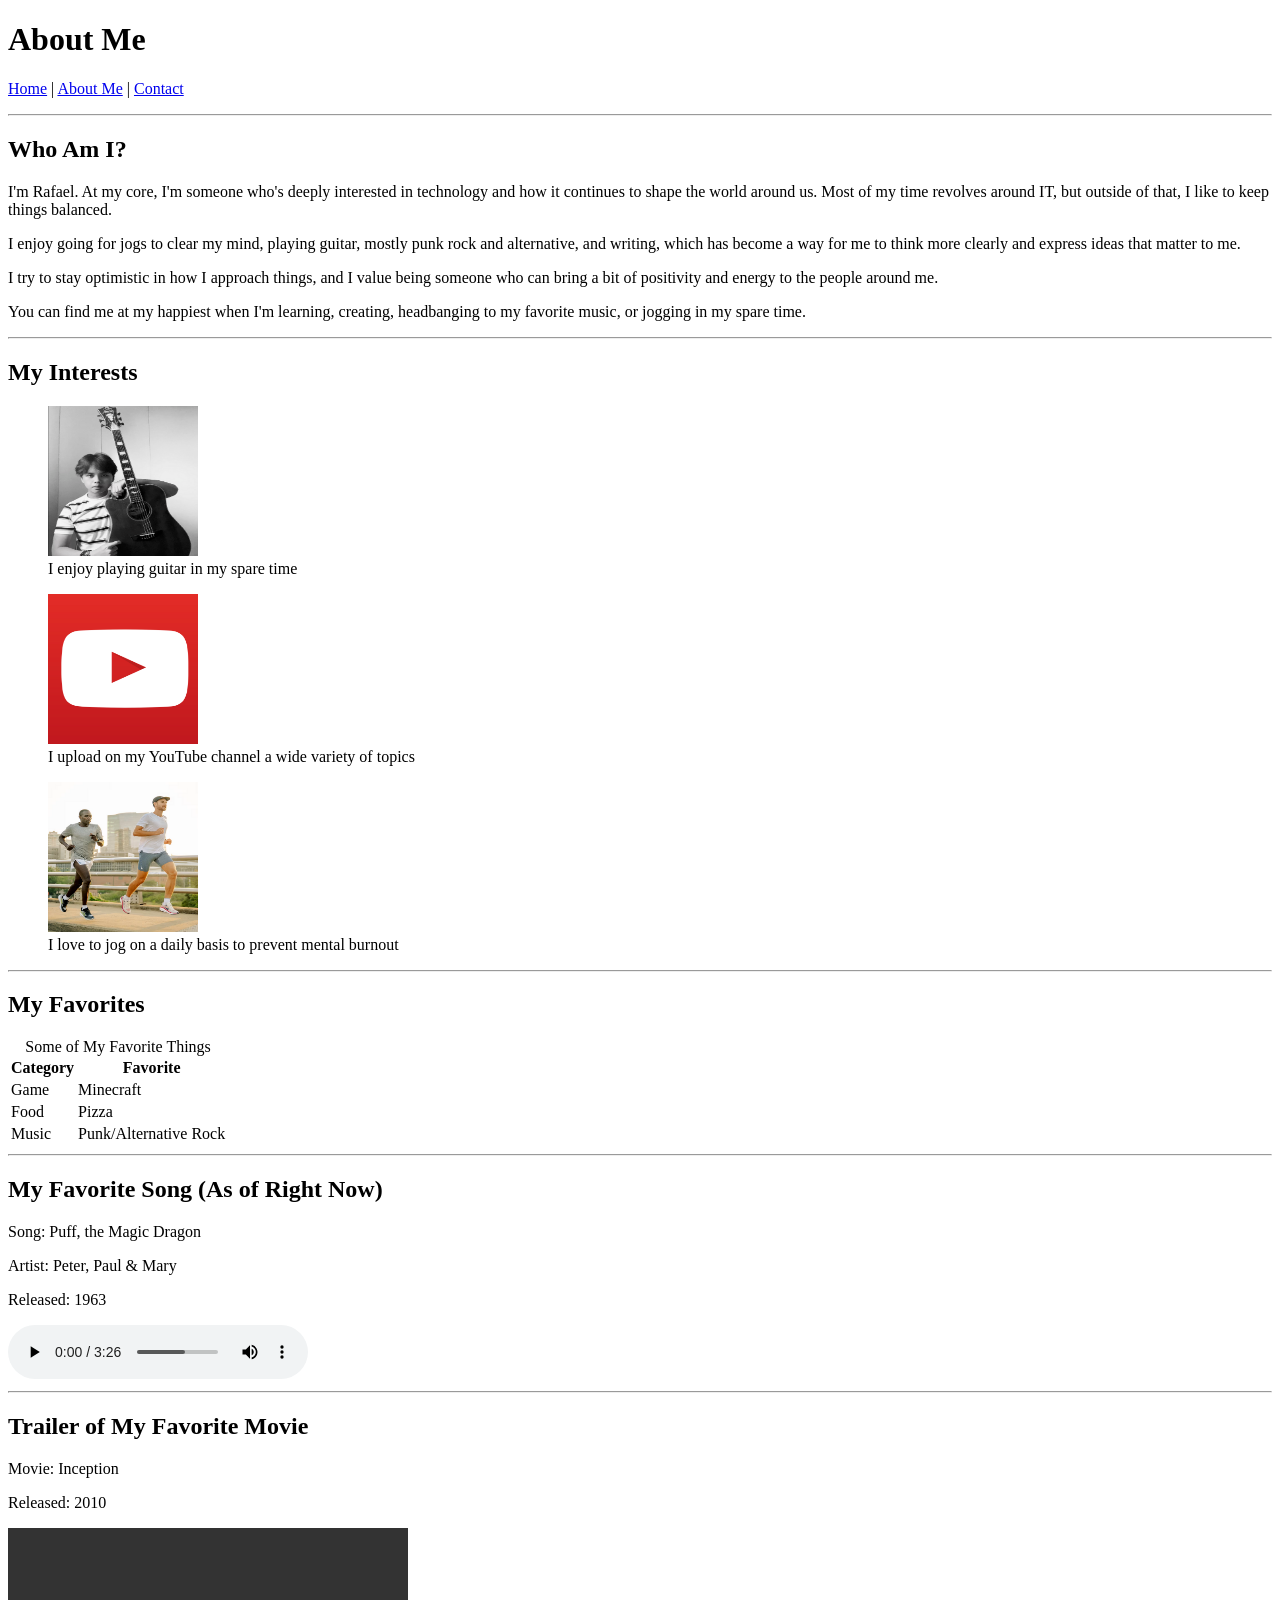
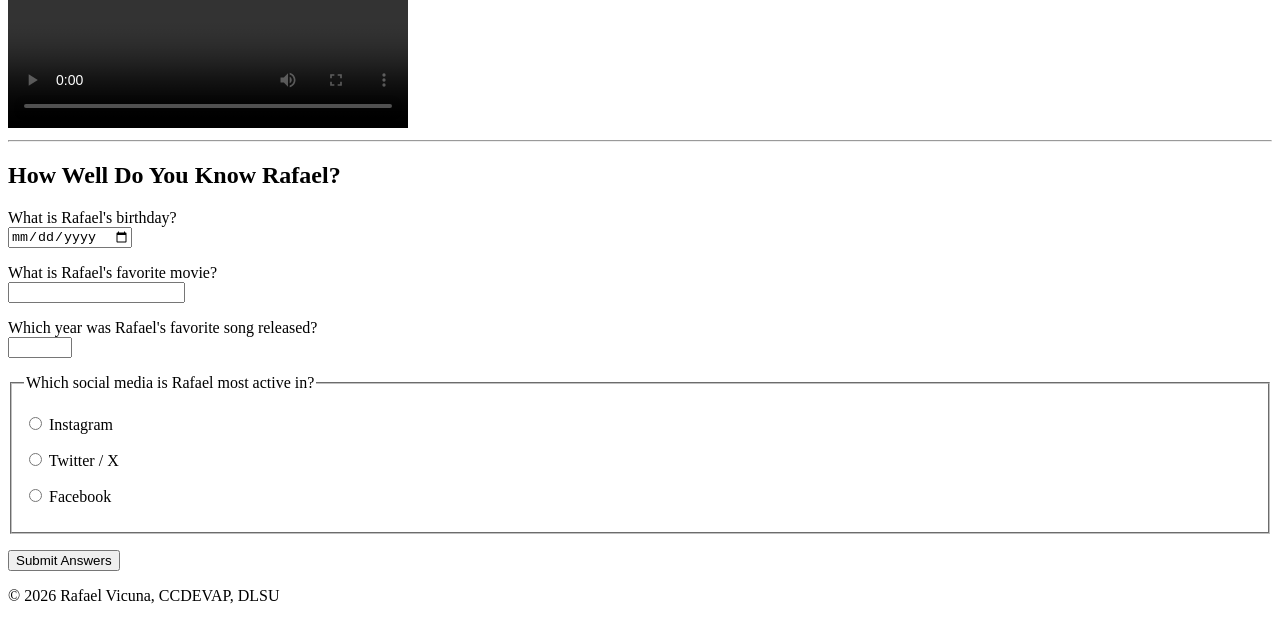
==== about_me.html @ 260de452 "Add files via upload" ====
<!DOCTYPE html>
<html lang="en">

<head>
    <meta charset="UTF-8">
    <meta name="viewport" content="width=device-width, initial-scale=1.0">
    <title>About Me</title>
</head>

<body>

    <header>

        <h1>About Me</h1>

        <nav>
            <p>
                <a href="index.html">Home</a> |
                <a href="about_me.html">About Me</a> |
                <a href="contact_me.html">Contact</a>
            </p>
        </nav>

        <hr>

    </header>

    <main>

        <section>

            <h2>Who Am I?</h2>

            <p>
                I'm Rafael. At my core, I'm someone who's deeply interested in technology and how it continues to shape
                the world around us. Most of my time revolves around IT, but outside of that, I like to keep things
                balanced.
            </p>

            <p>
                I enjoy going for jogs to clear my mind, playing guitar, mostly punk rock and alternative, and writing,
                which has become a way for me to think more clearly and express ideas that matter to me.
            </p>

            <p>
                I try to stay optimistic in how I approach things, and I value being someone who can bring a bit of
                positivity and energy to the people around me.
            </p>

            <p>You can find me at my happiest when I'm learning, creating, headbanging to my favorite music, or jogging
                in my spare time.</p>

        </section>

        <hr>

        <section>

            <h2>My Interests</h2>

            <figure>
                <img src="hobbiesPage/hobby1.png" alt="Me with a guitar" width="150" height="150">

                <figcaption>I enjoy playing guitar in my spare time</figcaption>
            </figure>

            <figure>
                <img src="hobbiesPage/hobby2.png" alt="YouTube Logo" width="150" height="150">

                <figcaption>I upload on my YouTube channel a wide variety of topics</figcaption>
            </figure>

            <figure>
                <img src="hobbiesPage/hobby3.png" alt="Jogging Photo" width="150" height="150">

                <figcaption>I love to jog on a daily basis to prevent mental burnout</figcaption>
            </figure>

        </section>
        <hr>
        <section>

            <h2>My Favorites</h2>

            <table>

                <caption>
                    Some of My Favorite Things
                </caption>

                <tr>
                    <th>Category</th>
                    <th>Favorite</th>
                </tr>

                <tr>
                    <td>Game</td>
                    <td>Minecraft</td>
                </tr>

                <tr>
                    <td>Food</td>
                    <td>Pizza</td>
                </tr>

                <tr>
                    <td>Music</td>
                    <td>Punk/Alternative Rock</td>
                </tr>

            </table>

        </section>
        <hr>
        <section>

            <h2>My Favorite Song (As of Right Now)</h2>
            <p>Song: Puff, the Magic Dragon</p>
            <p>Artist: Peter, Paul & Mary</p>
            <p>Released: 1963</p>

            <audio controls>

                <source src="media/puffthemagicdragon.mp3" type="audio/mpeg">

                Your browser does not support audio.

            </audio>

        </section>

        <hr>

        <section>

            <h2>Trailer of My Favorite Movie</h2>
            <p>Movie: Inception</p>
            <p>Released: 2010</p>

            <video width="400" controls>

                <source src="media/inception_trailer.mp4" type="video/mp4">

                Your browser does not support video.

            </video>

        </section>

    </main>

    <hr>

    <section>

        <h2>How Well Do You Know Rafael?</h2>

        <form action="#" method="post">

            <p>
                <label for="birthday">
                    What is Rafael's birthday?
                </label><br>

                <input type="date" id="birthday" name="birthday">
            </p>

            <p>
                <label for="movie">
                    What is Rafael's favorite movie?
                </label><br>

                <input type="text" id="movie" name="movie">
            </p>

            <p>
                <label for="song-year">
                    Which year was Rafael's favorite song released?
                </label><br>

                <input type="number" id="song-year" name="song-year" min="1900" max="2026">
            </p>

            <fieldset>

                <legend>
                    Which social media is Rafael most active in?
                </legend>

                <p>
                    <input type="radio" id="instagram" name="social-media" value="Instagram">

                    <label for="instagram">
                        Instagram
                    </label>
                </p>

                <p>
                    <input type="radio" id="twitter" name="social-media" value="Twitter">

                    <label for="twitter">
                        Twitter / X
                    </label>
                </p>

                <p>
                    <input type="radio" id="facebook" name="social-media" value="Facebook">

                    <label for="facebook">
                        Facebook
                    </label>
                </p>

            </fieldset>

            <p>
                <button type="submit">
                    Submit Answers
                </button>
            </p>

        </form>

    </section>

    <footer>
        <p>&copy; 2026 Rafael Vicuna, CCDEVAP, DLSU</p>
    </footer>

</body>

</html>
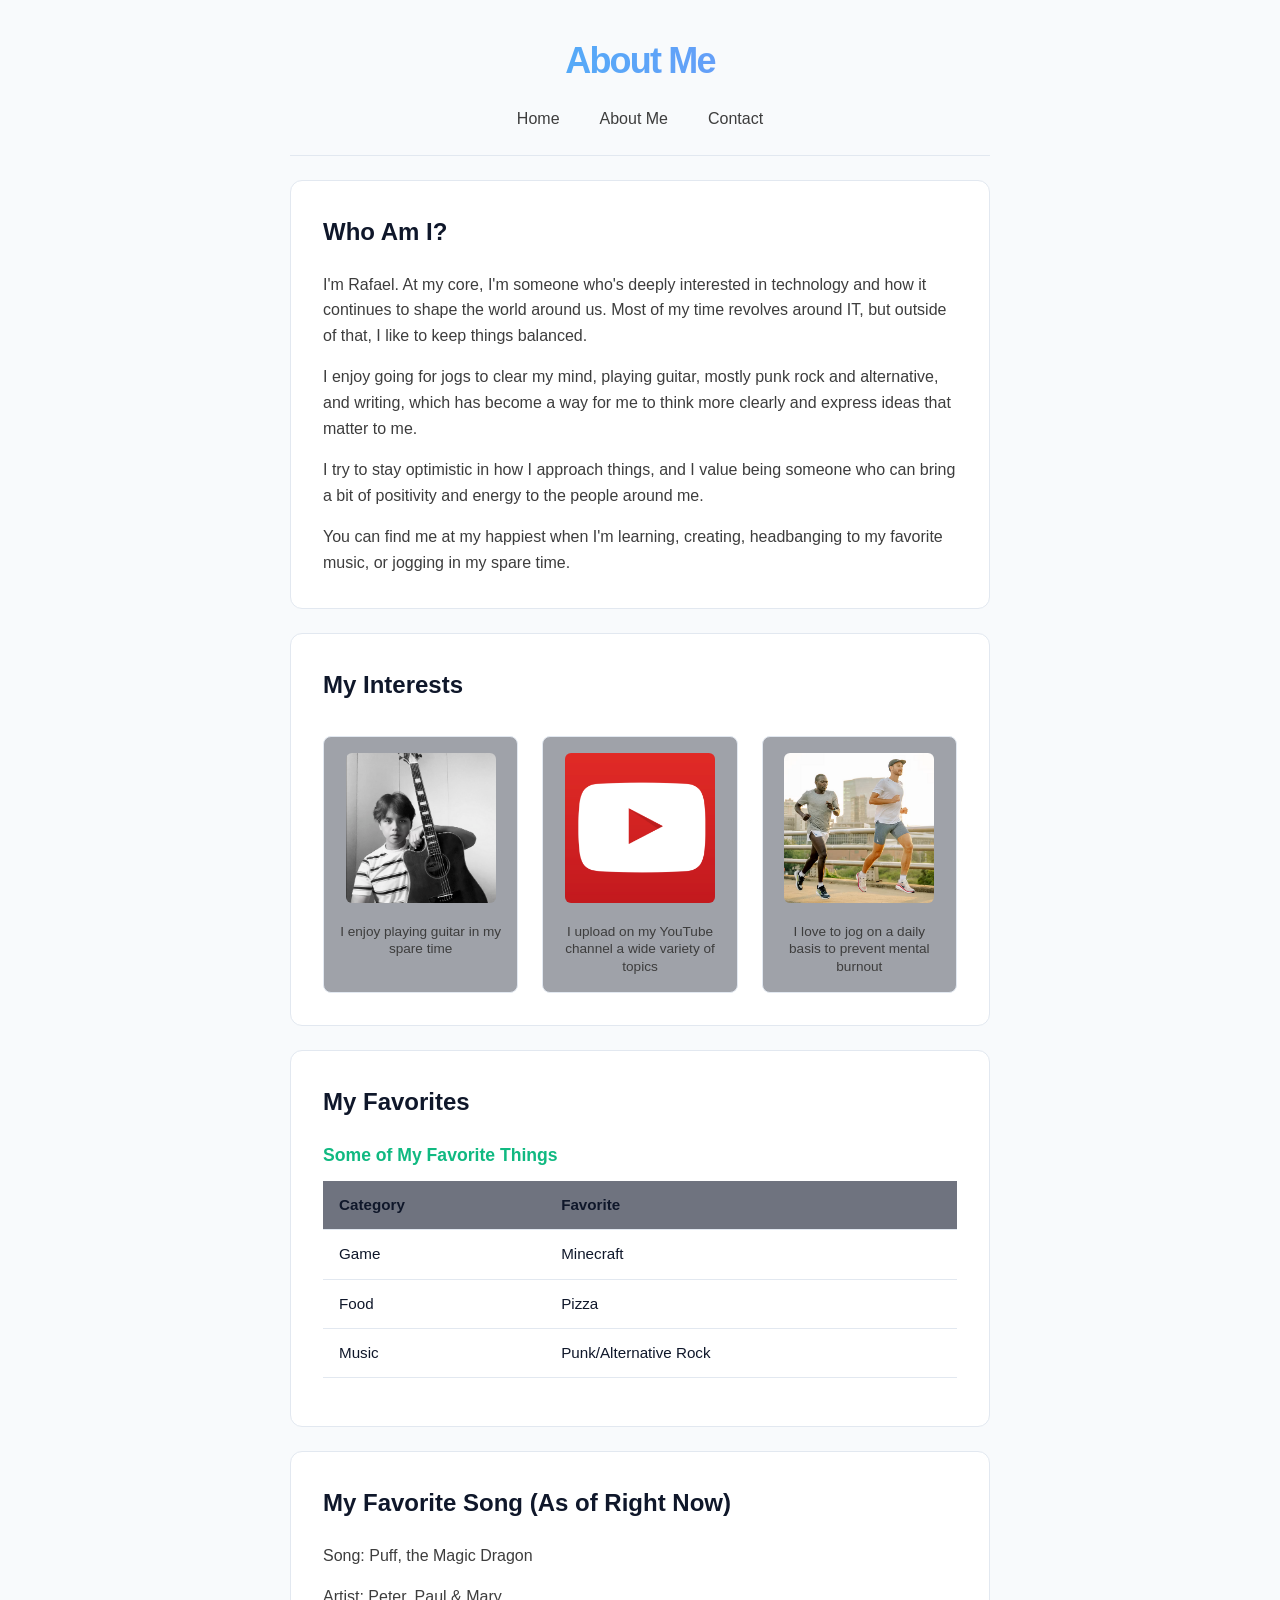
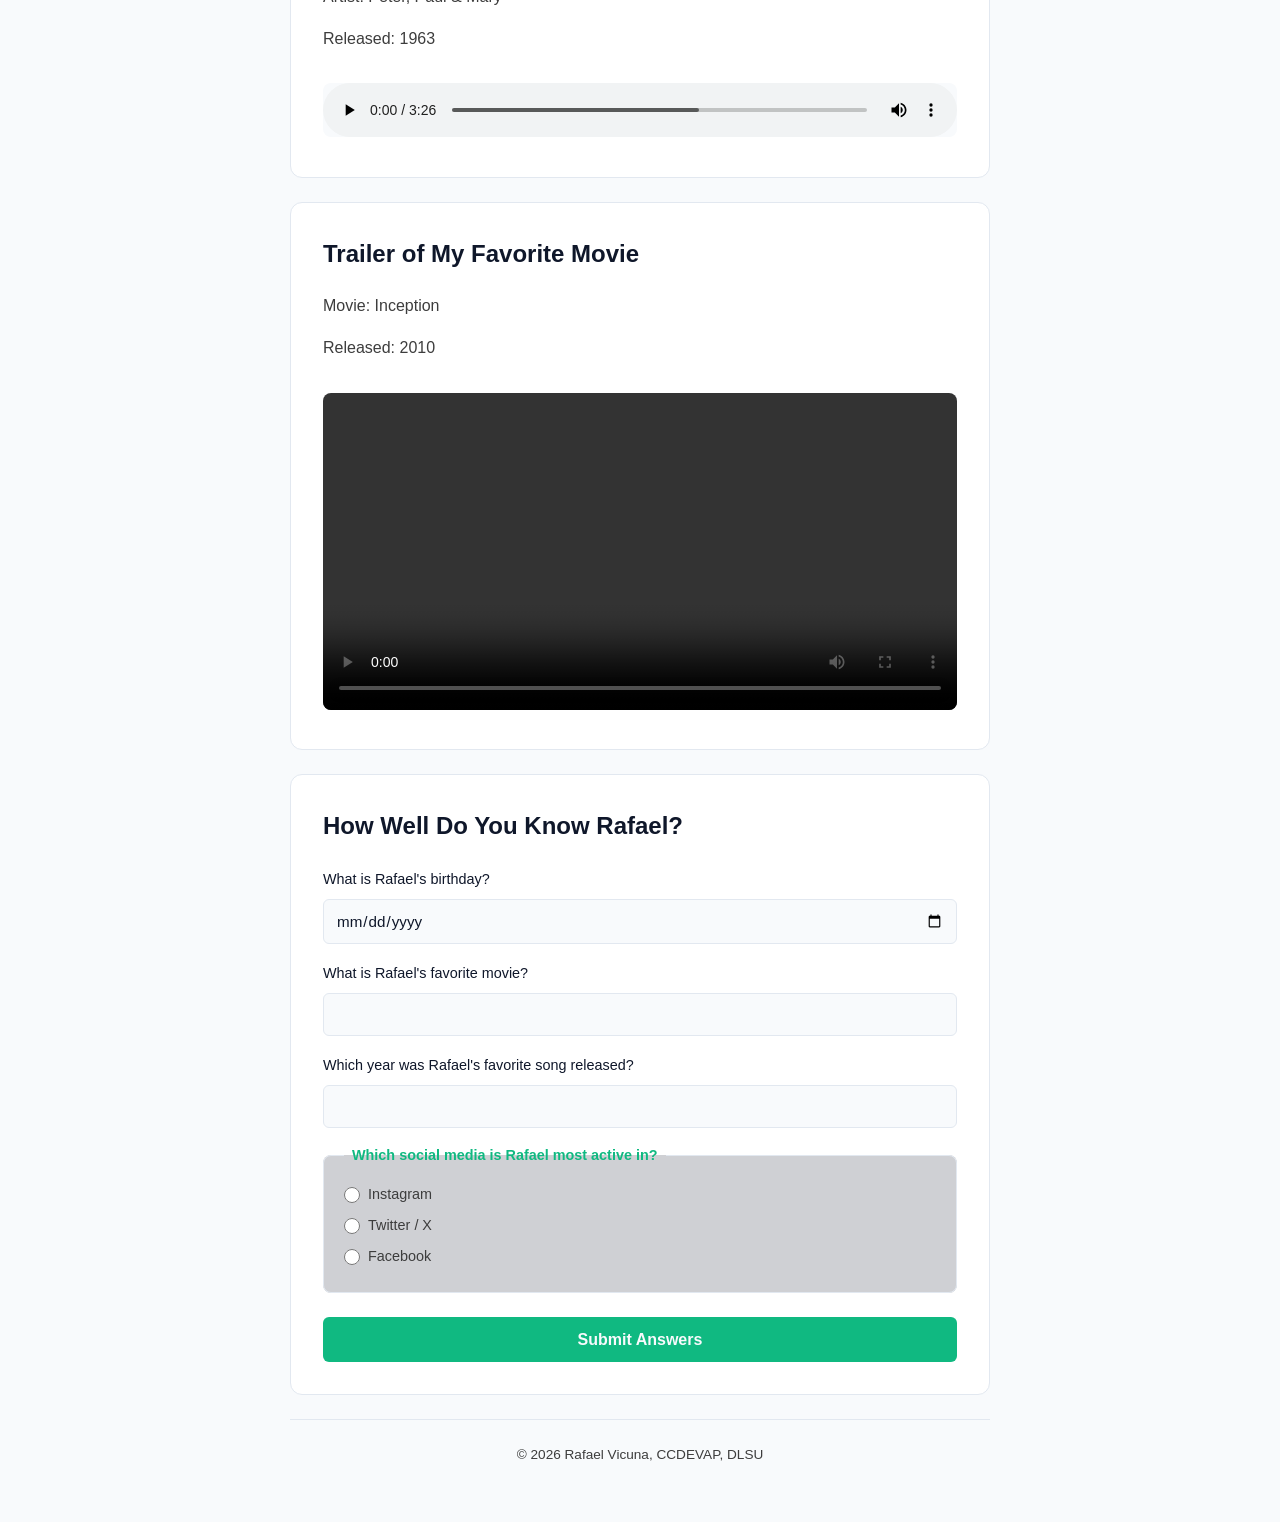
==== commit d321b38b: "Update about_me.html" ====
--- a/about_me.html
+++ b/about_me.html
@@ -4,6 +4,7 @@
 <head>
     <meta charset="UTF-8">
     <meta name="viewport" content="width=device-width, initial-scale=1.0">
+    <link rel="stylesheet" href="style.css">
     <title>About Me</title>
 </head>
 
@@ -229,4 +230,4 @@
 
 </body>
 
-</html>+</html>
--- a/style.css
+++ b/style.css
@@ -0,0 +1,352 @@
+/* 
+
+Rafael Vicuna
+CCDEVAP, S15
+[HO2] CSS
+
+*/
+
+:root {
+    --bg-primary: #f8fafc;
+    --bg-surface: #ffffff;
+    --text-main: #0f172a;
+    --text-muted: #3d3d3d;
+    --accent-color: #10b981;
+    --accent-hover: #059669;
+    --border-color: #e2e8f0;
+    --font-sans: 'Segoe UI', Roboto, Helvetica, Arial, sans-serif;
+    --transition-smooth: all 0.3s ease;
+}
+
+
+* {
+    box-sizing: border-box;
+    margin: 0;
+    padding: 0;
+}
+
+body {
+    background-color: var(--bg-primary);
+    color: var(--text-main);
+    font-family: var(--font-sans);
+    line-height: 1.6;
+    padding: 2rem 1rem;
+    display: flex;
+    flex-direction: column;
+    align-items: center;
+    min-height: 100vh;
+}
+
+hr {
+    display: none;
+}
+
+header,
+main,
+footer,
+body>section {
+    width: 100%;
+    max-width: 700px;
+    margin-bottom: 1.5rem;
+}
+
+main {
+    display: flex;
+    flex-direction: column;
+    gap: 1.5rem;
+}
+
+header {
+    text-align: center;
+    padding-bottom: 1.5rem;
+    border-bottom: 1px solid var(--border-color);
+}
+
+header h1 {
+    font-size: 2.25rem;
+    font-weight: 800;
+    letter-spacing: -0.05em;
+    margin-bottom: 1rem;
+    background: linear-gradient(to right, #38bdf8, #818cf8);
+    -webkit-background-clip: text;
+    -webkit-text-fill-color: transparent;
+}
+
+nav p {
+    font-size: 0;
+}
+
+nav a {
+    font-size: 1rem;
+    color: var(--text-muted);
+    text-decoration: none;
+    font-weight: 500;
+    padding: 0.5rem 1rem;
+    margin: 0 0.25rem;
+    border-radius: 6px;
+    transition: var(--transition-smooth);
+}
+
+nav a:hover,
+nav a:focus {
+    color: var(--accent-color);
+    background-color: var(--bg-surface);
+}
+
+section,
+body>section {
+    background-color: var(--bg-surface);
+    padding: 2rem;
+    border-radius: 12px;
+    border: 1px solid var(--border-color);
+    transition: var(--transition-smooth);
+}
+
+section:hover,
+body>section:hover {
+    transform: translateY(-2px);
+    border-color: rgba(56, 189, 248, 0.4);
+}
+
+section h2,
+body>section h2 {
+    font-size: 1.5rem;
+    color: var(--text-main);
+    margin-bottom: 1.25rem;
+    font-weight: 600;
+}
+
+section p,
+body>section p {
+    color: var(--text-muted);
+    margin-bottom: 1rem;
+}
+
+section p:last-child {
+    margin-bottom: 0;
+}
+
+section p a {
+    color: var(--accent-color);
+    text-decoration: none;
+    font-weight: 500;
+    transition: var(--transition-smooth);
+}
+
+section p a:hover {
+    color: var(--accent-hover);
+    text-decoration: underline;
+}
+
+section p img {
+    vertical-align: middle;
+    margin-right: 0.5rem;
+    border-radius: 6px;
+}
+
+section a[target="_blank"]:not(p a) {
+    display: inline-block;
+    color: var(--bg-primary);
+    background-color: var(--accent-color);
+    padding: 0.75rem 1.5rem;
+    border-radius: 8px;
+    text-decoration: none;
+    font-weight: 600;
+    transition: var(--transition-smooth);
+}
+
+section a[target="_blank"]:not(p a):hover {
+    background-color: var(--accent-hover);
+    transform: translateY(-1px);
+}
+
+
+figure img[src="rafael_pic.png"] {
+    display: block;
+    margin: 1.5rem auto;
+    border-radius: 50%;
+    object-fit: cover;
+    border: 3px solid var(--border-color);
+}
+
+section:has(figure + figure) {
+    display: grid;
+    grid-template-columns: repeat(auto-fit, minmax(180px, 1fr));
+    gap: 1.5rem;
+}
+
+section:has(figure + figure) h2 {
+    grid-column: 1 / -1;
+    margin-bottom: 0.5rem;
+}
+
+figure {
+    text-align: center;
+    background: rgba(15, 23, 42, 0.4);
+    padding: 1rem;
+    border-radius: 8px;
+    border: 1px solid var(--border-color);
+}
+
+figure img:not([src="rafael_pic.png"]) {
+    border-radius: 6px;
+    object-fit: cover;
+    margin-bottom: 0.75rem;
+    width: 100%;
+    max-width: 150px;
+    height: auto;
+    aspect-ratio: 1 / 1;
+}
+
+figcaption {
+    font-size: 0.85rem;
+    color: var(--text-muted);
+    line-height: 1.3;
+}
+
+audio,
+video {
+    width: 100%;
+    max-width: 100%;
+    margin-top: 1rem;
+    border-radius: 8px;
+    background-color: var(--bg-primary);
+}
+
+table {
+    width: 100%;
+    border-collapse: collapse;
+    margin: 1rem 0;
+    font-size: 0.95rem;
+}
+
+caption {
+    font-weight: 600;
+    color: var(--accent-color);
+    text-align: left;
+    margin-bottom: 0.75rem;
+    font-size: 1.1rem;
+}
+
+th,
+td {
+    padding: 0.75rem 1rem;
+    text-align: left;
+    border-bottom: 1px solid var(--border-color);
+}
+
+th {
+    background-color: rgba(15, 23, 42, 0.6);
+    color: var(--text-main);
+    font-weight: 600;
+}
+
+tr:hover td {
+    background-color: rgba(56, 189, 248, 0.05);
+    color: var(--text-main);
+}
+
+
+form p {
+    margin-bottom: 1.25rem;
+}
+
+label {
+    display: inline-block;
+    font-size: 0.9rem;
+    font-weight: 500;
+    margin-bottom: 0.5rem;
+    color: var(--text-main);
+}
+
+input[type="text"],
+input[type="email"],
+input[type="tel"],
+input[type="number"],
+input[type="date"],
+textarea {
+    width: 100%;
+    padding: 0.75rem;
+    background-color: var(--bg-primary);
+    border: 1px solid var(--border-color);
+    border-radius: 6px;
+    color: var(--text-main);
+    font-family: var(--font-sans);
+    font-size: 0.95rem;
+    transition: var(--transition-smooth);
+}
+
+input:focus,
+textarea:focus {
+    outline: none;
+    border-color: var(--accent-color);
+    box-shadow: 0 0 0 3px rgba(56, 189, 248, 0.15);
+}
+
+fieldset {
+    border: 1px solid var(--border-color);
+    border-radius: 8px;
+    padding: 1rem 1.25rem;
+    margin-bottom: 1.5rem;
+    background-color: rgba(15, 23, 42, 0.2);
+}
+
+legend {
+    font-size: 0.9rem;
+    font-weight: 600;
+    padding: 0 0.5rem;
+    color: var(--accent-color);
+}
+
+form p:has(input[type="radio"]),
+form p:has(input[type="checkbox"]) {
+    display: flex;
+    align-items: center;
+    gap: 0.5rem;
+    margin-bottom: 0.5rem;
+}
+
+input[type="radio"],
+input[type="checkbox"] {
+    accent-color: var(--accent-color);
+    width: 16px;
+    height: 16px;
+    cursor: pointer;
+}
+
+input[type="radio"]+label,
+input[type="checkbox"]+label {
+    margin-bottom: 0;
+    cursor: pointer;
+    color: var(--text-muted);
+}
+
+button[type="submit"] {
+    width: 100%;
+    padding: 0.85rem;
+    background-color: var(--accent-color);
+    color: var(--bg-primary);
+    border: none;
+    border-radius: 6px;
+    font-weight: 600;
+    font-size: 1rem;
+    cursor: pointer;
+    transition: var(--transition-smooth);
+}
+
+button[type="submit"]:hover {
+    background-color: var(--accent-hover);
+    transform: translateY(-1px);
+}
+
+footer {
+    text-align: center;
+    padding-top: 1.5rem;
+    border-top: 1px solid var(--border-color);
+    margin-top: auto;
+}
+
+footer p {
+    font-size: 0.85rem;
+    color: var(--text-muted);
+}
